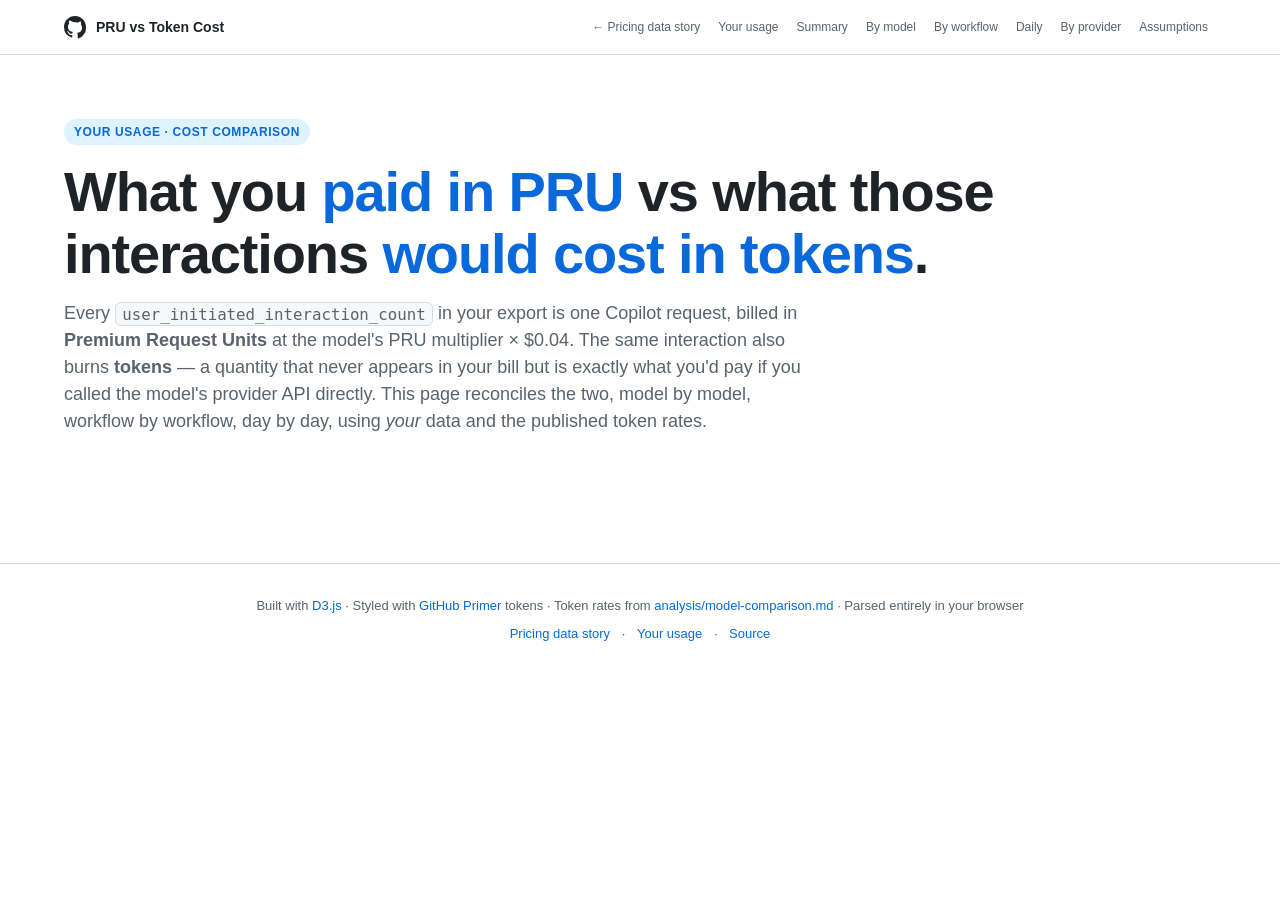
==== docs/cost-analysis.html @ 96b10f19 "Add PRU vs token cost analysis page Reconciles a Copilot usage NDJSON export against provider list-p" ====
<!DOCTYPE html>
<html lang="en">
<head>
<meta charset="UTF-8">
<meta name="viewport" content="width=device-width, initial-scale=1">
<title>Your PRU vs Token Cost · Copilot Usage Analysis</title>
<meta name="description" content="Compare what you actually paid in Copilot Premium Request Units (PRU) against what those same interactions would cost at provider list-price tokens. Built from your uploaded usage export — runs entirely in your browser.">
<link rel="icon" href="data:image/svg+xml,%3Csvg xmlns='http://www.w3.org/2000/svg' viewBox='0 0 16 16'%3E%3Cpath fill='%231f6feb' d='M8 0C3.58 0 0 3.58 0 8a8 8 0 005.47 7.59c.4.07.55-.17.55-.38v-1.34c-2.23.49-2.7-1.07-2.7-1.07-.36-.92-.89-1.17-.89-1.17-.73-.5.05-.49.05-.49.81.06 1.23.83 1.23.83.72 1.23 1.88.87 2.34.66.07-.52.28-.87.51-1.07-1.78-.2-3.64-.89-3.64-3.95 0-.87.31-1.59.82-2.15-.08-.2-.36-1.02.08-2.12 0 0 .67-.21 2.2.82.64-.18 1.32-.27 2-.27.68 0 1.36.09 2 .27 1.53-1.04 2.2-.82 2.2-.82.44 1.1.16 1.92.08 2.12.51.56.82 1.27.82 2.15 0 3.07-1.87 3.75-3.65 3.95.29.25.54.73.54 1.48v2.19c0 .21.15.46.55.38A8.013 8.013 0 0016 8c0-4.42-3.58-8-8-8z'/%3E%3C/svg%3E">
<link rel="stylesheet" href="styles.css">
<style>
  /* page-local tweaks: cost analysis tables + tier badges */
  .cost-table { width: 100%; border-collapse: collapse; font-size: 13px; }
  .cost-table th, .cost-table td { padding: 8px 10px; border-bottom: 1px solid var(--border-muted); text-align: right; white-space: nowrap; }
  .cost-table th { font-size: 11px; text-transform: uppercase; letter-spacing: 0.06em; color: var(--fg-muted); font-weight: 600; background: var(--canvas-subtle); position: sticky; top: 0; }
  .cost-table th:first-child, .cost-table td:first-child { text-align: left; white-space: normal; }
  .cost-table tr:hover td { background: var(--canvas-subtle); }
  .cost-table .num { font-variant-numeric: tabular-nums; }
  .cost-table .pos { color: var(--success-fg); }
  .cost-table .neg { color: var(--danger-fg); }
  .cost-table .muted { color: var(--fg-muted); font-size: 12px; }
  .table-wrap { max-height: 520px; overflow: auto; border: 1px solid var(--border-default); border-radius: 8px; background: var(--canvas-default); }
  .badge { display: inline-block; font-size: 11px; padding: 1px 6px; border-radius: 999px; border: 1px solid var(--border-default); background: var(--canvas-subtle); color: var(--fg-muted); }
  .badge.warn { background: var(--attention-subtle); border-color: var(--attention-emphasis); color: var(--attention-fg); }
  .profile-grid { display: grid; grid-template-columns: minmax(200px, 1.2fr) 1fr 1fr; gap: 10px 16px; align-items: center; padding: 12px 0; }
  .profile-grid > .head { font-size: 11px; text-transform: uppercase; letter-spacing: 0.06em; color: var(--fg-muted); font-weight: 600; }
  .profile-grid select { width: 100%; padding: 6px 8px; border-radius: 6px; border: 1px solid var(--border-default); background: var(--canvas-default); color: var(--fg-default); font-size: 13px; }
  .profile-grid .feat { font-family: ui-monospace, "SF Mono", Menlo, monospace; font-size: 12px; color: var(--fg-default); }
  .profile-grid .meta { font-size: 12px; color: var(--fg-muted); }
  .stat-card.win .value { color: var(--success-fg); }
  .stat-card.loss .value { color: var(--danger-fg); }
  .no-data { padding: 60px 20px; text-align: center; color: var(--fg-muted); }
  .no-data h2 { color: var(--fg-default); margin-bottom: 8px; }
  .pill-row { display: flex; gap: 8px; flex-wrap: wrap; margin: 12px 0 4px; }
  .pill-row .pill { font-size: 12px; padding: 4px 10px; border-radius: 999px; background: var(--canvas-subtle); border: 1px solid var(--border-default); color: var(--fg-muted); }
  .pill-row .pill strong { color: var(--fg-default); font-variant-numeric: tabular-nums; }
</style>
</head>
<body>

<header class="site-header">
  <div class="site-header-inner">
    <div class="brand">
      <svg width="22" height="22" viewBox="0 0 16 16" fill="currentColor"><path d="M8 0C3.58 0 0 3.58 0 8a8 8 0 005.47 7.59c.4.07.55-.17.55-.38v-1.34c-2.23.49-2.7-1.07-2.7-1.07-.36-.92-.89-1.17-.89-1.17-.73-.5.05-.49.05-.49.81.06 1.23.83 1.23.83.72 1.23 1.88.87 2.34.66.07-.52.28-.87.51-1.07-1.78-.2-3.64-.89-3.64-3.95 0-.87.31-1.59.82-2.15-.08-.2-.36-1.02.08-2.12 0 0 .67-.21 2.2.82A7.7 7.7 0 018 4.6c.68 0 1.36.09 2 .27 1.53-1.04 2.2-.82 2.2-.82.44 1.1.16 1.92.08 2.12.51.56.82 1.27.82 2.15 0 3.07-1.87 3.75-3.65 3.95.29.25.54.73.54 1.48v2.19c0 .21.15.46.55.38A8.013 8.013 0 0016 8c0-4.42-3.58-8-8-8z"/></svg>
      <span>PRU vs Token Cost</span>
    </div>
    <nav class="nav-links">
      <a href="index.html">← Pricing data story</a>
      <a href="usage.html">Your usage</a>
      <a href="#summary">Summary</a>
      <a href="#by-model">By model</a>
      <a href="#by-feature">By workflow</a>
      <a href="#daily">Daily</a>
      <a href="#provider">By provider</a>
      <a href="#assumptions">Assumptions</a>
    </nav>
  </div>
</header>

<div class="hero">
  <span class="eyebrow">Your usage · cost comparison</span>
  <h1>What you <span class="accent">paid in PRU</span> vs what those interactions <span class="accent">would cost in tokens</span>.</h1>
  <p class="lede">
    Every <code>user_initiated_interaction_count</code> in your export is one Copilot
    request, billed in <strong>Premium Request Units</strong> at the model's PRU multiplier
    × $0.04. The same interaction also burns <strong>tokens</strong> — a quantity that
    never appears in your bill but is exactly what you'd pay if you called the model's
    provider API directly. This page reconciles the two, model by model, workflow by
    workflow, day by day, using <em>your</em> data and the published token rates.
  </p>
</div>

<!-- ============== NO DATA STATE ============== -->
<section id="no-data" class="no-border" hidden>
  <div class="no-data">
    <h2>No usage data loaded yet</h2>
    <p>This page reads from a usage export you've already uploaded. Head to the upload page first.</p>
    <p style="margin-top: 24px;">
      <a href="usage.html" class="btn-primer-primary">Upload your export →</a>
    </p>
  </div>
</section>

<div id="results" hidden>

<!-- ============== 1. SUMMARY ============== -->
<section id="summary" class="no-border">
  <h2><span class="num">1</span>Headline cost reconciliation</h2>
  <p class="section-lede" id="summary-lede">
    For every chat / agent / CLI interaction in your file we look up the model's PRU
    multiplier and its provider list-price token rate, multiply by the assumed token
    profile for the workflow it ran in, and total it. PRU charges are exact. Token cost
    is a directional estimate — adjust the workflow profile assumptions below to refine.
  </p>
  <div class="hero-stats">
    <div class="stat-card"><div class="label">Billable interactions</div><div class="value" id="kpi-int">—</div><div class="sub" id="kpi-int-sub">prompts that consumed PRU or tokens</div></div>
    <div class="stat-card"><div class="label">PRU charged</div><div class="value" id="kpi-pru">—</div><div class="sub" id="kpi-pru-sub">— premium requests · @ $0.04 each</div></div>
    <div class="stat-card"><div class="label">PRU cost (today's bill)</div><div class="value" id="kpi-pru-cost">—</div><div class="sub">at $0.04 / PRU overage rate</div></div>
    <div class="stat-card"><div class="label">Estimated token cost</div><div class="value" id="kpi-tok-cost">—</div><div class="sub">at provider list price · same interactions</div></div>
    <div class="stat-card" id="kpi-delta-card"><div class="label">PRU − Tokens</div><div class="value" id="kpi-delta">—</div><div class="sub" id="kpi-delta-sub">positive = PRU costs more · negative = PRU subsidises you</div></div>
    <div class="stat-card"><div class="label">If billed by direct API</div><div class="value" id="kpi-direct">—</div><div class="sub" id="kpi-direct-sub">what the provider would charge you directly</div></div>
  </div>
  <div class="callout" id="summary-callout">
    <strong id="summary-callout-title">Loading…</strong>
    <span id="summary-callout-body"></span>
  </div>
</section>

<!-- ============== 2. WORKFLOW ASSUMPTIONS ============== -->
<section id="assumptions">
  <h2><span class="num">2</span>Workflow token assumptions</h2>
  <p class="section-lede">
    Token cost depends entirely on how big each prompt is. The Copilot export tells us
    <em>which feature</em> ran every interaction (chat, agent mode, plan mode, CLI…) but
    not how many tokens each one used. Pick a token profile for each feature found in
    your file. Defaults follow the analysis: chat = 4K in / 2K out, agent mode = 60K /
    15K, CLI = 100K / 25K. Changes recompute every chart and KPI on this page in real time.
  </p>
  <div class="chart-card">
    <div class="profile-grid" id="profile-grid">
      <div class="head">Feature in your file</div>
      <div class="head">Token profile (in / out)</div>
      <div class="head">Interactions seen</div>
    </div>
    <div class="pill-row">
      <span class="pill">Total assumed input tokens · <strong id="pill-in">—</strong></span>
      <span class="pill">Total assumed output tokens · <strong id="pill-out">—</strong></span>
      <span class="pill">CLI tokens (measured exactly) · <strong id="pill-cli">—</strong></span>
    </div>
    <div class="source-line">
      Profiles are sourced from <a href="analysis/model-comparison.md#token-economics-mode-by-mode">analysis/model-comparison.md</a>.
      CLI rows use the actual token counts your export already includes — no estimation needed.
    </div>
  </div>
</section>

<!-- ============== 3. PER MODEL ============== -->
<section id="by-model">
  <h2><span class="num">3</span>Cost per model — PRU vs token</h2>
  <p class="section-lede">
    Each row is a model that appears in your <code>totals_by_model_feature</code>. PRU
    cost is the multiplier × interactions × $0.04. Token cost uses the workflow profiles
    above and the model's list-price input/output rates. Sorted by total interactions.
  </p>
  <div class="chart-card">
    <div class="chart-title">PRU charge vs estimated token cost (top 12 models)</div>
    <div class="chart-sub">Blue = what you paid in PRU · Orange = what those interactions would cost at provider list price.</div>
    <div id="chart-models"></div>
    <div class="legend">
      <span class="legend-item"><span class="legend-swatch" style="background:var(--accent-emphasis)"></span>PRU cost ($)</span>
      <span class="legend-item"><span class="legend-swatch" style="background:var(--p-anthropic)"></span>Token cost ($)</span>
    </div>
  </div>
  <div class="chart-card">
    <div class="chart-title">Full per-model breakdown</div>
    <div class="chart-sub">Negative delta = PRU subsidises you (token cost > PRU). Positive = PRU charges more than tokens.</div>
    <div class="table-wrap">
      <table class="cost-table" id="model-table">
        <thead><tr>
          <th>Model</th><th>Provider</th><th>Mult</th><th>Tier</th>
          <th>Interactions</th><th>PRU charged</th><th>PRU $</th>
          <th>Est. tokens (M)</th><th>Token $</th><th>Δ (PRU − Tok)</th>
        </tr></thead>
        <tbody></tbody>
      </table>
    </div>
  </div>
</section>

<!-- ============== 4. PER FEATURE ============== -->
<section id="by-feature">
  <h2><span class="num">4</span>Cost per workflow / feature</h2>
  <p class="section-lede">
    Same data, sliced by the Copilot feature instead of the model. Reveals where the
    PRU↔token gap actually opens up: a chat-mode interaction looks fairly priced;
    agent-mode and CLI start to subsidise heavily on premium models.
  </p>
  <div class="chart-card">
    <div class="chart-title">PRU vs token cost by feature</div>
    <div class="chart-sub">Hover for ratio. CLI uses your exact recorded token counts.</div>
    <div id="chart-features"></div>
    <div class="legend">
      <span class="legend-item"><span class="legend-swatch" style="background:var(--accent-emphasis)"></span>PRU cost ($)</span>
      <span class="legend-item"><span class="legend-swatch" style="background:var(--p-anthropic)"></span>Token cost ($)</span>
    </div>
  </div>
</section>

<!-- ============== 5. DAILY TREND ============== -->
<section id="daily">
  <h2><span class="num">5</span>Daily cost — the two universes side by side</h2>
  <p class="section-lede">
    Two stacked area charts on the same x-axis. Top: what you actually got billed in PRU
    each day. Bottom: what those exact same interactions would have cost in tokens. Same
    days, same models, two pricing models.
  </p>
  <div class="chart-card">
    <div class="chart-controls">
      <div class="toggle-group" id="daily-toggle">
        <button class="active" data-mode="overlay">Overlay (compare)</button>
        <button data-mode="cumulative">Cumulative ($)</button>
      </div>
    </div>
    <div class="chart-title">Daily PRU $ vs token $ across the export window</div>
    <div class="chart-sub">Bars / lines per day for the full reporting period.</div>
    <div id="chart-daily"></div>
    <div class="legend">
      <span class="legend-item"><span class="legend-swatch" style="background:var(--accent-emphasis)"></span>PRU $</span>
      <span class="legend-item"><span class="legend-swatch" style="background:var(--p-anthropic)"></span>Token $</span>
    </div>
  </div>
</section>

<!-- ============== 6. BY PROVIDER ============== -->
<section id="provider">
  <h2><span class="num">6</span>If you switched to direct API access today</h2>
  <p class="section-lede">
    Where would your token spend actually go? This section assumes you skipped Copilot
    entirely and called every model's provider API directly at <em>list price</em>. It is
    upper-bound — real direct-API customers negotiate rates and Anthropic / OpenAI both
    offer prompt caching that knocks ~30–50% off input cost on agent workflows. Use it as
    "the worst case if you went DIY".
  </p>
  <div class="chart-card">
    <div class="chart-title">Estimated direct-provider spend for the report window</div>
    <div class="chart-sub">Donut by provider · totals with input/output split below. Compared head-to-head with what you actually paid Copilot.</div>
    <div id="chart-provider"></div>
  </div>
  <div class="chart-card">
    <div class="table-wrap">
      <table class="cost-table" id="provider-table">
        <thead><tr>
          <th>Provider</th>
          <th>Models you used</th>
          <th>Interactions</th>
          <th>Input tokens</th>
          <th>Output tokens</th>
          <th>Input $</th>
          <th>Output $</th>
          <th>Total direct $</th>
          <th>vs PRU paid</th>
        </tr></thead>
        <tbody></tbody>
      </table>
    </div>
  </div>
</section>

<!-- ============== 7. RECOMMENDATIONS ============== -->
<section id="reco">
  <h2><span class="num">7</span>What this means for you</h2>
  <p class="section-lede">A short read of the data above — generated from your numbers, not generic advice.</p>
  <div id="reco-list"></div>
</section>

</div><!-- /#results -->

<footer>
  <div>
    Built with <a href="https://d3js.org">D3.js</a> · Styled with <a href="https://primer.style">GitHub Primer</a> tokens ·
    Token rates from <a href="analysis/model-comparison.md">analysis/model-comparison.md</a> ·
    Parsed entirely in your browser
  </div>
  <div class="links">
    <a href="index.html">Pricing data story</a> ·
    <a href="usage.html">Your usage</a> ·
    <a href="https://github.com/Bens-Scratch-Org/Supreme-Model-Picker">Source</a>
  </div>
</footer>

<div class="d3-tooltip" id="tooltip"></div>

<script src="https://d3js.org/d3.v7.min.js"></script>
<script src="data.js"></script>
<script src="cost-analysis.js"></script>
</body>
</html>
---- docs/styles.css ----
/* GitHub Primer-inspired styling for the Copilot pricing data story */
:root {
  --canvas-default: #ffffff;
  --canvas-subtle: #f6f8fa;
  --canvas-inset: #eaeef2;
  --border-default: #d1d9e0;
  --border-muted: #d8dee4;
  --fg-default: #1f2328;
  --fg-muted: #59636e;
  --fg-subtle: #6e7781;
  --accent-fg: #0969da;
  --accent-emphasis: #0969da;
  --accent-subtle: #ddf4ff;
  --success-fg: #1a7f37;
  --success-emphasis: #1f883d;
  --success-subtle: #dafbe1;
  --danger-fg: #d1242f;
  --danger-emphasis: #cf222e;
  --danger-subtle: #ffebe9;
  --attention-fg: #9a6700;
  --attention-emphasis: #bf8700;
  --attention-subtle: #fff8c5;
  --done-fg: #8250df;
  --done-emphasis: #8250df;
  --done-subtle: #fbefff;

  --p-anthropic: #cf5226;
  --p-openai: #1a7f37;
  --p-google: #0969da;
}

@media (prefers-color-scheme: dark) {
  :root {
    --canvas-default: #0d1117;
    --canvas-subtle: #151b23;
    --canvas-inset: #010409;
    --border-default: #3d444d;
    --border-muted: #262c36;
    --fg-default: #f0f6fc;
    --fg-muted: #9198a1;
    --fg-subtle: #6e7681;
    --accent-fg: #4493f8;
    --accent-emphasis: #1f6feb;
    --accent-subtle: #121d2f;
    --success-fg: #3fb950;
    --success-emphasis: #238636;
    --success-subtle: #0f2417;
    --danger-fg: #f85149;
    --danger-emphasis: #da3633;
    --danger-subtle: #2d1213;
    --attention-fg: #d29922;
    --attention-emphasis: #9e6a03;
    --attention-subtle: #221c0f;
    --done-fg: #ab7df8;
    --done-emphasis: #8957e5;
    --done-subtle: #1d1832;
  }
}

* { box-sizing: border-box; }

html, body {
  margin: 0; padding: 0;
  background: var(--canvas-default);
  color: var(--fg-default);
  font-family: -apple-system, BlinkMacSystemFont, "Segoe UI", "Noto Sans", Helvetica, Arial, sans-serif;
  font-size: 16px;
  line-height: 1.5;
  -webkit-font-smoothing: antialiased;
}

a { color: var(--accent-fg); text-decoration: none; }
a:hover { text-decoration: underline; }

code {
  font-family: ui-monospace, SFMono-Regular, "SF Mono", Menlo, Consolas, monospace;
  font-size: 0.875em;
  background: var(--canvas-subtle);
  border: 1px solid var(--border-muted);
  border-radius: 6px;
  padding: 0.1em 0.4em;
}

/* Header */
.site-header {
  border-bottom: 1px solid var(--border-default);
  background: var(--canvas-default);
  position: sticky; top: 0; z-index: 100;
  backdrop-filter: saturate(180%) blur(8px);
}
.site-header-inner {
  max-width: 1200px; margin: 0 auto;
  padding: 12px 24px;
  display: flex; align-items: center; justify-content: space-between; gap: 16px;
}
.brand {
  display: flex; align-items: center; gap: 10px;
  font-weight: 600; font-size: 14px;
}
.nav-links { display: flex; gap: 2px; flex-wrap: wrap; }
.nav-links a {
  color: var(--fg-muted); font-size: 12px;
  padding: 6px 8px; border-radius: 6px; font-weight: 500;
}
.nav-links a:hover { background: var(--canvas-subtle); color: var(--fg-default); text-decoration: none; }

/* Hero */
.hero {
  max-width: 1200px; margin: 0 auto;
  padding: 64px 24px 48px;
}
.hero .eyebrow {
  display: inline-block;
  font-size: 12px; font-weight: 600;
  text-transform: uppercase; letter-spacing: 0.05em;
  color: var(--accent-fg);
  background: var(--accent-subtle);
  padding: 4px 10px; border-radius: 999px;
  margin-bottom: 16px;
}
.hero h1 {
  font-size: clamp(32px, 5vw, 56px);
  line-height: 1.1; margin: 0 0 16px;
  font-weight: 700; letter-spacing: -0.02em;
}
.hero h1 .accent { color: var(--accent-fg); }
.hero h1 .danger { color: var(--danger-fg); }
.hero p.lede {
  font-size: 18px; color: var(--fg-muted);
  max-width: 760px; margin: 0 0 32px;
}
.hero-stats {
  display: grid;
  grid-template-columns: repeat(auto-fit, minmax(220px, 1fr));
  gap: 16px; margin-top: 32px;
}
.stat-card {
  background: var(--canvas-subtle);
  border: 1px solid var(--border-default);
  border-radius: 12px;
  padding: 20px;
}
.stat-card .label {
  font-size: 12px; text-transform: uppercase;
  letter-spacing: 0.04em; color: var(--fg-muted);
  font-weight: 600;
}
.stat-card .value {
  font-size: 28px; font-weight: 700;
  margin: 6px 0 4px;
  color: var(--fg-default);
  font-variant-numeric: tabular-nums;
}
.stat-card .sub { font-size: 13px; color: var(--fg-muted); }
.stat-card.up .value { color: var(--success-fg); }
.stat-card.down .value { color: var(--danger-fg); }

/* Sections */
section {
  max-width: 1200px; margin: 0 auto;
  padding: 64px 24px;
  border-top: 1px solid var(--border-muted);
}
section.no-border { border-top: none; }
section h2 {
  font-size: 32px; letter-spacing: -0.01em;
  margin: 0 0 8px; font-weight: 700;
}
section h2 .num {
  display: inline-block;
  width: 36px; height: 36px; line-height: 36px;
  text-align: center; border-radius: 50%;
  background: var(--accent-subtle);
  color: var(--accent-fg);
  font-size: 16px; margin-right: 12px;
  vertical-align: middle; font-weight: 700;
}
section .section-lede {
  color: var(--fg-muted);
  font-size: 17px; max-width: 800px;
  margin: 0 0 32px;
}
section h3 {
  margin: 32px 0 8px;
  font-size: 19px;
  font-weight: 600;
}

.callout {
  border: 1px solid var(--border-default);
  border-left: 4px solid var(--accent-emphasis);
  background: var(--accent-subtle);
  padding: 12px 16px;
  border-radius: 8px;
  margin: 24px 0;
  font-size: 14px;
  color: var(--fg-default);
}
.callout.warn { border-left-color: var(--attention-emphasis); background: var(--attention-subtle); }
.callout.danger { border-left-color: var(--danger-emphasis); background: var(--danger-subtle); }
.callout.success { border-left-color: var(--success-emphasis); background: var(--success-subtle); }
.callout strong { display: block; margin-bottom: 4px; }

/* Chart card */
.chart-card {
  background: var(--canvas-subtle);
  border: 1px solid var(--border-default);
  border-radius: 12px;
  padding: 20px;
  margin-top: 16px;
}
.chart-card .chart-title {
  font-size: 14px; font-weight: 600;
  color: var(--fg-default); margin-bottom: 4px;
}
.chart-card .chart-sub {
  font-size: 12px; color: var(--fg-muted);
  margin-bottom: 16px;
}
.chart-controls {
  display: flex; flex-wrap: wrap;
  gap: 8px; margin-bottom: 16px;
  align-items: center;
}
.toggle-group {
  display: inline-flex;
  background: var(--canvas-default);
  border: 1px solid var(--border-default);
  border-radius: 6px;
  padding: 2px;
}
.toggle-group button {
  border: none; background: transparent;
  padding: 6px 12px; font-size: 13px;
  font-weight: 500; color: var(--fg-muted);
  cursor: pointer; border-radius: 4px;
  font-family: inherit;
}
.toggle-group button.active {
  background: var(--accent-emphasis);
  color: white;
}
.toggle-group button:not(.active):hover { color: var(--fg-default); }

svg { display: block; max-width: 100%; height: auto; overflow: visible; }
svg text { fill: var(--fg-default); font-family: inherit; }
svg .axis text, svg text.axis-label { fill: var(--fg-muted); font-size: 11px; }
svg .axis line, svg .axis path { stroke: var(--border-default); }
svg .grid line { stroke: var(--border-muted); stroke-dasharray: 2 2; }
svg .grid path { display: none; }

.legend {
  display: flex; flex-wrap: wrap; gap: 12px;
  margin-top: 12px; font-size: 12px; color: var(--fg-muted);
}
.legend-item { display: inline-flex; align-items: center; gap: 6px; }
.legend-swatch {
  width: 12px; height: 12px;
  border-radius: 3px; display: inline-block;
}

/* Tooltip */
.d3-tooltip {
  position: absolute;
  pointer-events: none;
  background: var(--canvas-default);
  color: var(--fg-default);
  border: 1px solid var(--border-default);
  border-radius: 6px;
  box-shadow: 0 8px 24px rgba(140, 149, 159, 0.2);
  padding: 8px 10px;
  font-size: 12px; line-height: 1.4;
  opacity: 0;
  transition: opacity 0.15s;
  z-index: 200;
  max-width: 320px;
}
.d3-tooltip strong { color: var(--fg-default); }
.d3-tooltip .row { display: flex; justify-content: space-between; gap: 12px; }
.d3-tooltip .row .k { color: var(--fg-muted); }
.d3-tooltip .row .v { font-variant-numeric: tabular-nums; font-weight: 600; }

/* Tier explainer cards (Section 3) */
.tier-grid {
  display: grid;
  grid-template-columns: repeat(auto-fit, minmax(280px, 1fr));
  gap: 16px;
  margin-top: 24px;
}
.tier-card {
  background: var(--canvas-subtle);
  border: 1px solid var(--border-default);
  border-top: 4px solid var(--tier-color, var(--accent-emphasis));
  border-radius: 10px;
  padding: 18px;
}
.tier-card .tier-head {
  display: flex; align-items: baseline;
  justify-content: space-between;
  margin-bottom: 4px;
}
.tier-card .tier-name { font-size: 14px; font-weight: 700; color: var(--fg-default); }
.tier-card .tier-mult {
  font-size: 22px; font-weight: 800;
  color: var(--tier-color);
  font-variant-numeric: tabular-nums;
}
.tier-card .tier-cost {
  font-size: 12px; color: var(--fg-muted);
  margin: 8px 0 12px;
  font-variant-numeric: tabular-nums;
}
.tier-card .tier-cost .arrow { color: var(--fg-subtle); margin: 0 6px; }
.tier-card .tier-cost b { color: var(--fg-default); }
.tier-card .tier-rationale {
  font-size: 13px; line-height: 1.5;
  color: var(--fg-default);
  margin-bottom: 10px;
}
.tier-card .tier-fairness {
  font-size: 12px;
  color: var(--fg-muted);
  font-style: italic;
  border-top: 1px solid var(--border-muted);
  padding-top: 8px;
}
.tier-card .tier-models {
  display: flex; flex-wrap: wrap; gap: 4px;
  margin-bottom: 10px;
}
.tier-card .tier-model {
  font-family: ui-monospace, SFMono-Regular, monospace;
  font-size: 11px;
  background: var(--canvas-default);
  border: 1px solid var(--border-default);
  border-radius: 4px;
  padding: 2px 6px;
  color: var(--fg-default);
}

/* Workflow scale chart and legend */
.workflow-table {
  display: grid;
  grid-template-columns: 1fr;
  gap: 8px;
  margin-top: 16px;
}
.workflow-row {
  display: grid;
  grid-template-columns: 32px 1fr 100px;
  gap: 12px;
  background: var(--canvas-default);
  border: 1px solid var(--border-default);
  border-radius: 8px;
  padding: 10px 14px;
  align-items: center;
}
.workflow-row .icon { font-size: 18px; }
.workflow-row .name { font-weight: 600; font-size: 13px; }
.workflow-row .desc { font-size: 12px; color: var(--fg-muted); margin-top: 2px; }
.workflow-row .factor {
  text-align: right;
  font-variant-numeric: tabular-nums;
  font-weight: 700;
  color: var(--accent-fg);
  font-size: 14px;
}

/* Calculator */
.calc-grid {
  display: grid;
  grid-template-columns: 340px 1fr;
  gap: 24px;
  margin-top: 16px;
}
@media (max-width: 880px) { .calc-grid { grid-template-columns: 1fr; } }

.calc-controls {
  background: var(--canvas-subtle);
  border: 1px solid var(--border-default);
  border-radius: 12px;
  padding: 20px;
  display: flex;
  flex-direction: column;
  gap: 16px;
}
.field { display: flex; flex-direction: column; gap: 6px; }
.field label {
  font-size: 12px; text-transform: uppercase;
  letter-spacing: 0.04em; font-weight: 600;
  color: var(--fg-muted);
}
.field select, .field input[type=number] {
  font-family: inherit; font-size: 14px;
  padding: 8px 10px;
  background: var(--canvas-default);
  color: var(--fg-default);
  border: 1px solid var(--border-default);
  border-radius: 6px;
}
.field input[type=range] { width: 100%; accent-color: var(--accent-emphasis); }
.field .hint { font-size: 11px; color: var(--fg-subtle); margin-top: 2px; }

.calc-output {
  background: var(--canvas-subtle);
  border: 1px solid var(--border-default);
  border-radius: 12px;
  padding: 20px;
}
.calc-summary {
  display: grid;
  grid-template-columns: repeat(3, 1fr);
  gap: 12px;
  margin-bottom: 20px;
}
@media (max-width: 600px) { .calc-summary { grid-template-columns: 1fr; } }
.calc-summary .pill {
  background: var(--canvas-default);
  border: 1px solid var(--border-default);
  border-radius: 8px;
  padding: 12px 14px;
}
.calc-summary .pill .k { font-size: 11px; text-transform: uppercase; color: var(--fg-muted); font-weight: 600; letter-spacing: 0.04em; }
.calc-summary .pill .v { font-size: 22px; font-weight: 700; margin-top: 4px; font-variant-numeric: tabular-nums; }
.calc-summary .pill.delta-up .v { color: var(--success-fg); }
.calc-summary .pill.delta-down .v { color: var(--danger-fg); }

/* Impact rows */
.impact-list {
  display: flex; flex-direction: column;
  gap: 8px;
  margin-top: 16px;
}

/* Verdict takeaways */
.takeaway-list {
  display: grid;
  grid-template-columns: repeat(auto-fit, minmax(300px, 1fr));
  gap: 16px;
  margin-top: 24px;
}
.takeaway {
  background: var(--canvas-subtle);
  border: 1px solid var(--border-default);
  border-left: 4px solid var(--accent-emphasis);
  border-radius: 8px;
  padding: 16px;
}
.takeaway.win { border-left-color: var(--success-emphasis); }
.takeaway.lose { border-left-color: var(--danger-emphasis); }
.takeaway.warn { border-left-color: var(--attention-emphasis); }
.takeaway h4 { margin: 0 0 6px; font-size: 14px; }
.takeaway p { margin: 0; font-size: 13px; color: var(--fg-muted); }

/* Upload dropzone (usage.html) */
.upload-card {
  background: var(--canvas-subtle);
  border: 2px dashed var(--border-default);
  border-radius: 12px;
  padding: 40px 24px;
  text-align: center;
  transition: border-color 0.15s ease, background-color 0.15s ease;
}
.upload-card.is-drag {
  border-color: var(--accent-emphasis);
  background: var(--accent-subtle);
}
.upload-card.is-loaded {
  border-style: solid;
  border-color: var(--success-emphasis);
}
.upload-card .dz-icon {
  color: var(--accent-emphasis);
  margin-bottom: 8px;
}
.upload-card .dz-headline {
  font-size: 18px; font-weight: 600;
  color: var(--fg-default);
  margin-bottom: 4px;
}
.upload-card .dz-sub {
  font-size: 14px; color: var(--fg-muted);
  margin-bottom: 16px;
}
.upload-card .dz-meta {
  font-size: 13px; color: var(--fg-muted);
  font-variant-numeric: tabular-nums;
  margin-bottom: 12px;
}
.upload-card.is-loaded .dz-meta {
  color: var(--success-fg);
  font-weight: 600;
}
.upload-card .dz-actions { margin-bottom: 16px; }
.upload-card .dz-privacy {
  display: inline-block;
  font-size: 12px;
  color: var(--fg-muted);
  background: var(--canvas-default);
  border: 1px solid var(--border-muted);
  border-radius: 999px;
  padding: 4px 12px;
}
.link-btn {
  background: none; border: none; padding: 0;
  color: var(--accent-fg); cursor: pointer;
  font: inherit; font-size: inherit;
  text-decoration: underline;
}
.link-btn:hover { color: var(--accent-emphasis); }
.btn-secondary {
  display: inline-flex; align-items: center; gap: 6px;
  font: inherit; font-size: 13px; font-weight: 500;
  padding: 6px 12px;
  background: var(--canvas-default);
  color: var(--fg-default);
  border: 1px solid var(--border-default);
  border-radius: 6px;
  cursor: pointer;
}
.btn-secondary:hover {
  background: var(--canvas-inset);
  border-color: var(--fg-subtle);
}

/* CTA card (data-story → upload page handoff) */
.cta-card {
  background: linear-gradient(135deg, var(--accent-subtle), var(--done-subtle));
  border: 1px solid var(--accent-emphasis);
  border-radius: 12px;
  padding: 32px 28px;
  text-align: center;
}
.cta-card .cta-content {
  max-width: 720px;
  margin: 0 auto;
}
.cta-card .eyebrow {
  display: inline-block;
  font-size: 12px; font-weight: 600;
  text-transform: uppercase; letter-spacing: 0.05em;
  color: var(--accent-fg);
  background: var(--canvas-default);
  padding: 4px 10px; border-radius: 999px;
  border: 1px solid var(--border-default);
}
.cta-card .btn-primer-primary {
  background-color: var(--accent-emphasis);
  font-size: 15px;
  padding: 10px 20px;
}
.cta-card .btn-primer-primary:hover:not(:disabled) {
  background-color: #0860c4;
}
@media print {
  #analyse-your-data { display: none !important; }
}

/* Source attribution */
.source-line {
  font-size: 11px;
  color: var(--fg-subtle);
  margin-top: 8px;
  font-style: italic;
}

/* Footer */
/* Export-to-PDF section ----------------------------------------- */
.export-section {
  text-align: center;
  padding-top: 24px;
  padding-bottom: 24px;
}
.export-wrap {
  max-width: 680px;
  margin: 0 auto;
  padding: 32px 24px;
  background: var(--canvas-subtle);
  border: 1px solid var(--border-default);
  border-radius: 12px;
}
.btn-primer-primary {
  display: inline-flex;
  align-items: center;
  gap: 8px;
  padding: 8px 16px;
  font: inherit;
  font-size: 14px;
  font-weight: 500;
  line-height: 20px;
  color: #ffffff;
  background-color: var(--success-emphasis);
  border: 1px solid rgba(31, 35, 40, 0.15);
  border-radius: 6px;
  cursor: pointer;
  transition: background-color 0.15s ease, box-shadow 0.15s ease, transform 0.05s ease;
  box-shadow: 0 1px 0 rgba(31, 35, 40, 0.04), inset 0 1px 0 rgba(255, 255, 255, 0.03);
}
.btn-primer-primary:hover:not(:disabled) {
  background-color: #1a7f37;
}
.btn-primer-primary:active:not(:disabled) {
  background-color: #137333;
  transform: translateY(1px);
}
.btn-primer-primary:focus-visible {
  outline: 2px solid var(--accent-emphasis);
  outline-offset: 2px;
}
.btn-primer-primary:disabled {
  opacity: 0.65;
  cursor: progress;
}
.export-hint {
  margin: 14px 0 0;
  font-size: 13px;
  color: var(--fg-muted);
}
.btn-primer-primary .spinner {
  width: 14px;
  height: 14px;
  border: 2px solid rgba(255, 255, 255, 0.4);
  border-top-color: #ffffff;
  border-radius: 50%;
  animation: btn-spin 0.7s linear infinite;
}
@keyframes btn-spin { to { transform: rotate(360deg); } }

/* Print stylesheet — used by the "Export to PDF" button which triggers
   window.print(). Browser handles pagination & SVG natively, which is far
   more reliable than html2canvas-based libraries for D3/Primer layouts. */
@page {
  size: A4 landscape;
  margin: 12mm 12mm 14mm 12mm;
}

@media print {
  /* Force light-on-light printing regardless of OS dark-mode preference. */
  :root {
    --canvas-default: #ffffff !important;
    --canvas-subtle: #f6f8fa !important;
    --canvas-inset: #eaeef2 !important;
    --border-default: #d1d9e0 !important;
    --border-muted: #d8dee4 !important;
    --fg-default: #1f2328 !important;
    --fg-muted: #59636e !important;
    --fg-subtle: #6e7781 !important;
  }

  html, body {
    background: #ffffff !important;
    color: #1f2328 !important;
    width: auto !important;
    margin: 0 !important;
    padding: 0 !important;
    -webkit-print-color-adjust: exact !important;
    print-color-adjust: exact !important;
  }

  /* Hide UI chrome that doesn't belong in the PDF. */
  .site-header,
  #export,
  #export-pdf,
  #export-pdf-hint,
  .export-section,
  .d3-tooltip,
  .nav-links {
    display: none !important;
  }

  /* Each numbered section + the footer starts on a fresh page. */
  section,
  footer {
    break-before: page;
    page-break-before: always;
  }
  /* Hero on page 1, no leading break. */
  .hero {
    break-before: avoid;
    page-break-before: avoid;
    padding: 24px 24px 16px !important;
  }

  section {
    padding: 24px 24px !important;
    margin: 0 !important;
    max-width: none !important;
  }

  /* Keep visual blocks intact across page boundaries. */
  .chart-card,
  .tier-card,
  .takeaway,
  .callout,
  .stat-card,
  .calc-output,
  .workflow-table,
  .hero-stats,
  .calc-summary,
  .pill {
    break-inside: avoid;
    page-break-inside: avoid;
  }
  h1, h2, h3, h4 {
    break-after: avoid;
    page-break-after: avoid;
    break-inside: avoid;
  }
  .hero h1 { font-size: 36px !important; line-height: 1.15 !important; }
  h2 { font-size: 22px !important; }

  /* All D3 charts use viewBox — scale them to fill the printable width
     instead of rendering at their (much wider) original viewport size. */
  svg {
    max-width: 100% !important;
    height: auto !important;
    display: block;
  }
  .chart-card svg,
  [id^="chart-"] svg {
    width: 100% !important;
    height: auto !important;
    max-height: 160mm;
  }

  /* Preserve colored backgrounds (Primer tier badges, callouts, bars). */
  * {
    -webkit-print-color-adjust: exact !important;
    print-color-adjust: exact !important;
  }

  /* Avoid page overflow from wide tables/grids. */
  .tier-grid,
  .calc-grid,
  .workflow-table,
  .takeaway-list {
    width: 100% !important;
    max-width: 100% !important;
  }

  a { color: inherit !important; text-decoration: none !important; }
}

footer {
  border-top: 1px solid var(--border-default);
  padding: 32px 24px;
  text-align: center;
  font-size: 13px;
  color: var(--fg-muted);
  margin-top: 48px;
}
footer .links { margin-top: 8px; }
footer .links a { margin: 0 8px; }
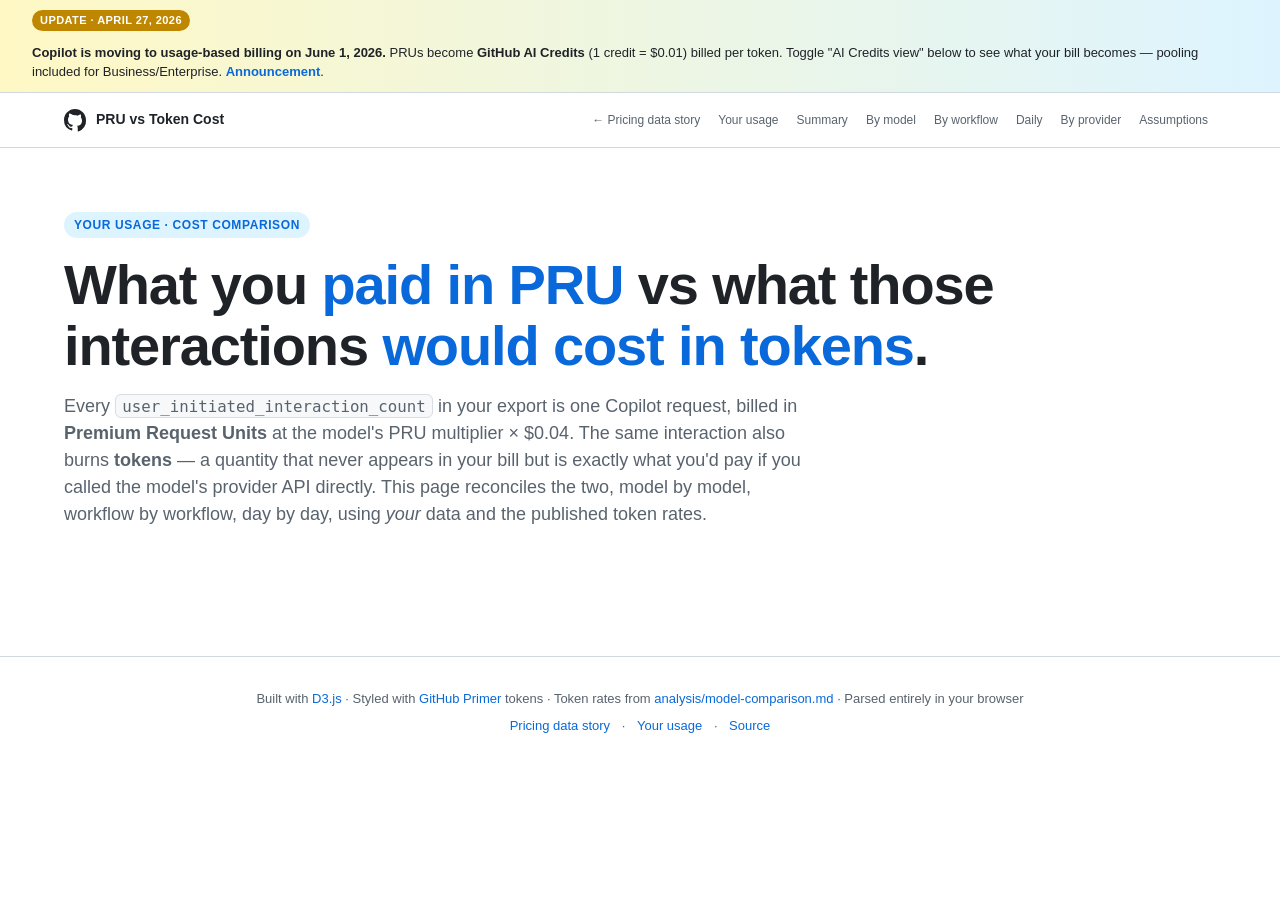
==== commit 77b28493: "Reflect Copilot's June 1, 2026 usage-based billing transition on the website and README Mirrors the " ====
--- a/docs/cost-analysis.html
+++ b/docs/cost-analysis.html
@@ -37,6 +37,14 @@
 </head>
 <body>
 
+<div class="announce-bar" role="note">
+  <span class="pill">Update · April 27, 2026</span>
+  <span><strong>Copilot is moving to usage-based billing on June&nbsp;1, 2026.</strong>
+    PRUs become <strong>GitHub AI Credits</strong> (1 credit = $0.01) billed per token. Toggle "AI Credits view" below to see what your bill becomes — pooling included for Business/Enterprise.
+    <a href="https://github.blog/news-insights/company-news/github-copilot-is-moving-to-usage-based-billing/">Announcement</a>.
+  </span>
+</div>
+
 <header class="site-header">
   <div class="site-header-inner">
     <div class="brand">
@@ -91,12 +99,23 @@
     profile for the workflow it ran in, and total it. PRU charges are exact. Token cost
     is a directional estimate — adjust the workflow profile assumptions below to refine.
   </p>
+  <div class="chart-card" style="margin: 8px 0 16px;padding:14px 16px;display:flex;align-items:center;gap:18px;flex-wrap:wrap">
+    <strong style="font-size:13px;letter-spacing:.04em;text-transform:uppercase;color:var(--fg-muted)">Billing model</strong>
+    <div class="toggle-group" id="billing-toggle">
+      <button class="active" data-mode="pru">PRU (until May 31, 2026)</button>
+      <button data-mode="credits">AI Credits (from June 1, 2026)</button>
+    </div>
+    <span style="font-size:13px;color:var(--fg-muted)">
+      In AI Credits view, the "estimated token cost" column becomes your actual bill (1 credit = $0.01). Cached input pricing applies at provider rates.
+    </span>
+  </div>
   <div class="hero-stats">
     <div class="stat-card"><div class="label">Billable interactions</div><div class="value" id="kpi-int">—</div><div class="sub" id="kpi-int-sub">prompts that consumed PRU or tokens</div></div>
     <div class="stat-card"><div class="label">PRU charged</div><div class="value" id="kpi-pru">—</div><div class="sub" id="kpi-pru-sub">— premium requests · @ $0.04 each</div></div>
     <div class="stat-card"><div class="label">PRU cost (today's bill)</div><div class="value" id="kpi-pru-cost">—</div><div class="sub">at $0.04 / PRU overage rate</div></div>
-    <div class="stat-card"><div class="label">Estimated token cost</div><div class="value" id="kpi-tok-cost">—</div><div class="sub">at provider list price · same interactions</div></div>
-    <div class="stat-card" id="kpi-delta-card"><div class="label">PRU − Tokens</div><div class="value" id="kpi-delta">—</div><div class="sub" id="kpi-delta-sub">positive = PRU costs more · negative = PRU subsidises you</div></div>
+    <div class="stat-card"><div class="label" id="kpi-tok-label">Estimated token cost</div><div class="value" id="kpi-tok-cost">—</div><div class="sub" id="kpi-tok-sub">at provider list price · same interactions</div></div>
+    <div class="stat-card"><div class="label">AI Credits used</div><div class="value" id="kpi-credits">—</div><div class="sub">1 credit = $0.01 USD billed per token</div></div>
+    <div class="stat-card" id="kpi-delta-card"><div class="label">PRU − Credits</div><div class="value" id="kpi-delta">—</div><div class="sub" id="kpi-delta-sub">positive = PRU costs more · negative = AI Credits costs more</div></div>
     <div class="stat-card"><div class="label">If billed by direct API</div><div class="value" id="kpi-direct">—</div><div class="sub" id="kpi-direct-sub">what the provider would charge you directly</div></div>
   </div>
   <div class="callout" id="summary-callout">
@@ -245,9 +264,56 @@
   </div>
 </section>
 
-<!-- ============== 7. RECOMMENDATIONS ============== -->
+<!-- ============== 7. POOLED ALLOWANCE FIT (BUSINESS / ENTERPRISE) ============== -->
+<section id="pool-fit">
+  <h2><span class="num">7</span>Pooled allowance fit · Business &amp; Enterprise</h2>
+  <p class="section-lede">
+    On June 1, 2026 Copilot Business and Enterprise pool every seat's monthly AI Credits
+    allowance into one shared bucket. This panel projects your uploaded month's token
+    cost against that pool to show whether you'd land inside it, and how much headroom
+    or overage you'd have. Pro / Pro+ are excluded — those plans are <em>not</em> pooled.
+  </p>
+  <div class="pool-controls">
+    <div class="field">
+      <label for="fit-plan">Plan</label>
+      <select id="fit-plan">
+        <option value="business" selected>Copilot Business</option>
+        <option value="enterprise">Copilot Enterprise</option>
+      </select>
+    </div>
+    <div class="field">
+      <label for="fit-seats">Seats <span style="text-transform:none;color:var(--fg-subtle);font-weight:400">(<span id="fit-seats-val">100</span>)</span></label>
+      <input type="range" id="fit-seats" min="5" max="2000" step="5" value="100">
+    </div>
+    <div class="field">
+      <label for="fit-period">Period</label>
+      <select id="fit-period">
+        <option value="promo" selected>Jun 1 – Sep 1, 2026 (introductory)</option>
+        <option value="standard">Sep 1, 2026 onward</option>
+      </select>
+    </div>
+    <div class="field" style="flex:1;min-width:240px">
+      <span class="pool-stat"><span>Pool</span><strong id="fit-pool">—</strong></span>
+      <span class="pool-stat"><span>Pool $</span><strong id="fit-pool-dollar">—</strong></span>
+      <span class="pool-stat"><span>Per seat</span><strong id="fit-perseat">—</strong></span>
+    </div>
+  </div>
+  <div class="chart-card" style="margin-top:16px">
+    <div class="chart-title" id="fit-title">Your month vs. pooled allowance</div>
+    <div class="chart-sub" id="fit-sub">—</div>
+    <div class="pool-bar" id="fit-bar" style="margin-top:18px;height:36px"></div>
+    <div class="pool-legend">
+      <span><i style="background:var(--accent-emphasis)"></i>Your token cost (this month)</span>
+      <span><i style="background:var(--accent-subtle);border:1px dashed var(--accent-emphasis)"></i>Pool headroom</span>
+      <span><i style="background:repeating-linear-gradient(45deg,var(--danger-emphasis),var(--danger-emphasis) 4px,#fff 4px,#fff 8px)"></i>Overage (paid)</span>
+    </div>
+    <div id="fit-summary" style="margin-top:18px"></div>
+  </div>
+</section>
+
+<!-- ============== 8. RECOMMENDATIONS ============== -->
 <section id="reco">
-  <h2><span class="num">7</span>What this means for you</h2>
+  <h2><span class="num">8</span>What this means for you</h2>
   <p class="section-lede">A short read of the data above — generated from your numbers, not generic advice.</p>
   <div id="reco-list"></div>
 </section>
--- a/docs/styles.css
+++ b/docs/styles.css
@@ -201,6 +201,60 @@
 .callout.success { border-left-color: var(--success-emphasis); background: var(--success-subtle); }
 .callout strong { display: block; margin-bottom: 4px; }
 
+/* Site-wide announcement bar (June 1, 2026 transition) */
+.announce-bar {
+  background: linear-gradient(90deg, var(--attention-subtle), var(--accent-subtle));
+  border-bottom: 1px solid var(--border-default);
+  padding: 10px 32px;
+  font-size: 13px;
+  color: var(--fg-default);
+  display: flex; align-items: center; gap: 12px; flex-wrap: wrap;
+}
+.announce-bar .pill {
+  background: var(--attention-emphasis);
+  color: #fff; font-weight: 700; font-size: 11px; letter-spacing: 0.04em;
+  text-transform: uppercase; padding: 2px 8px; border-radius: 999px;
+}
+.announce-bar a { color: var(--accent-fg); font-weight: 600; }
+.announce-bar strong { color: var(--fg-default); }
+
+/* Pooling visualization (Business / Enterprise) */
+.pool-grid { display: grid; grid-template-columns: 1fr 1fr; gap: 16px; margin-top: 16px; }
+@media (max-width: 880px) { .pool-grid { grid-template-columns: 1fr; } }
+.pool-card {
+  background: var(--canvas-default); border: 1px solid var(--border-default);
+  border-radius: 10px; padding: 16px;
+}
+.pool-card h4 { margin: 0 0 4px; font-size: 15px; }
+.pool-card .pool-note { font-size: 12px; color: var(--fg-muted); margin: 0 0 12px; }
+.pool-bar {
+  position: relative; height: 28px; border-radius: 6px;
+  background: var(--canvas-subtle); border: 1px solid var(--border-muted);
+  overflow: hidden; margin-bottom: 6px;
+}
+.pool-bar .seg { position: absolute; top: 0; bottom: 0; }
+.pool-bar .seg.power { background: var(--danger-emphasis); }
+.pool-bar .seg.light { background: var(--success-emphasis); }
+.pool-bar .seg.unused { background: var(--accent-subtle); border-left: 1px dashed var(--accent-emphasis); }
+.pool-bar .seg.over { background: repeating-linear-gradient(45deg, var(--danger-emphasis), var(--danger-emphasis) 6px, var(--danger-fg) 6px, var(--danger-fg) 12px); }
+.pool-bar .ref-line { position: absolute; top: -2px; bottom: -2px; width: 2px; background: var(--fg-default); }
+.pool-bar .ref-label { position: absolute; top: -16px; font-size: 10px; color: var(--fg-muted); transform: translateX(-50%); white-space: nowrap; }
+.pool-legend { display: flex; gap: 14px; flex-wrap: wrap; font-size: 12px; color: var(--fg-muted); margin-top: 8px; }
+.pool-legend span { display: inline-flex; align-items: center; gap: 6px; }
+.pool-legend i { width: 10px; height: 10px; border-radius: 3px; display: inline-block; }
+.pool-controls {
+  display: flex; flex-wrap: wrap; gap: 16px; align-items: end;
+  background: var(--canvas-default); padding: 14px; border-radius: 10px;
+  border: 1px solid var(--border-default); margin-top: 8px;
+}
+.pool-controls .field { min-width: 170px; }
+.pool-stat {
+  display: inline-flex; gap: 6px; align-items: baseline; font-size: 13px;
+  margin-right: 16px;
+}
+.pool-stat strong { font-variant-numeric: tabular-nums; color: var(--fg-default); }
+.pool-stat span { color: var(--fg-muted); font-size: 11px; text-transform: uppercase; letter-spacing: 0.05em; }
+
 /* Chart card */
 .chart-card {
   background: var(--canvas-subtle);
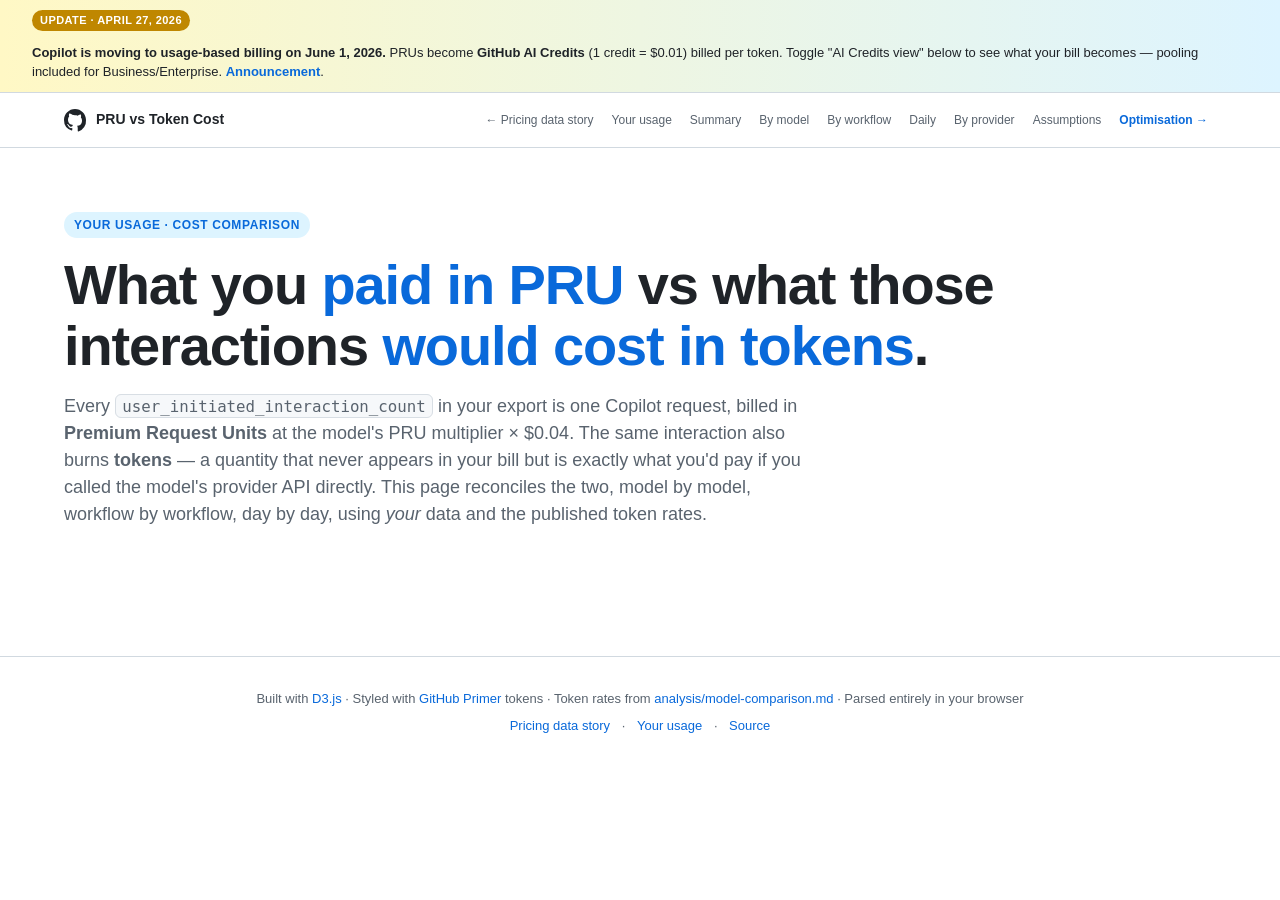
==== commit 90fdbbcd: "Add UBB optimisation insights page Adds /docs/optimization.html — a strategic optimisation page that" ====
--- a/docs/cost-analysis.html
+++ b/docs/cost-analysis.html
@@ -60,6 +60,7 @@
       <a href="#daily">Daily</a>
       <a href="#provider">By provider</a>
       <a href="#assumptions">Assumptions</a>
+      <a href="optimization.html" style="color:var(--accent-fg);font-weight:600">Optimisation →</a>
     </nav>
   </div>
 </header>
@@ -270,20 +271,21 @@
   <p class="section-lede">
     On June 1, 2026 Copilot Business and Enterprise pool every seat's monthly AI Credits
     allowance into one shared bucket. This panel projects your uploaded month's token
-    cost against that pool to show whether you'd land inside it, and how much headroom
-    or overage you'd have. Pro / Pro+ are excluded — those plans are <em>not</em> pooled.
+    cost against that pool. <strong>Seat count defaults to the number of distinct active
+    users in your upload</strong>; orgs running a hybrid of Business and Enterprise can
+    rebalance the plan mix below — the pool size, subscription cost, and per-seat
+    averages update live. Pro / Pro+ are excluded — those plans are <em>not</em> pooled.
   </p>
   <div class="pool-controls">
     <div class="field">
-      <label for="fit-plan">Plan</label>
-      <select id="fit-plan">
-        <option value="business" selected>Copilot Business</option>
-        <option value="enterprise">Copilot Enterprise</option>
-      </select>
+      <label for="fit-seats">Total seats <span style="text-transform:none;color:var(--fg-subtle);font-weight:400">(<span id="fit-seats-val">100</span>)</span></label>
+      <input type="range" id="fit-seats" min="5" max="2000" step="5" value="100">
+      <span class="hint" id="fit-seats-hint" style="font-size:11px;color:var(--fg-muted)"></span>
     </div>
     <div class="field">
-      <label for="fit-seats">Seats <span style="text-transform:none;color:var(--fg-subtle);font-weight:400">(<span id="fit-seats-val">100</span>)</span></label>
-      <input type="range" id="fit-seats" min="5" max="2000" step="5" value="100">
+      <label for="fit-mix">Plan mix · <span id="fit-mix-label" style="text-transform:none;color:var(--fg-default);font-weight:600">100% Business / 0% Enterprise</span></label>
+      <input type="range" id="fit-mix" min="0" max="100" step="1" value="100">
+      <span class="hint" style="font-size:11px;color:var(--fg-muted)">Drag left for more Enterprise seats. Larger orgs typically run a hybrid.</span>
     </div>
     <div class="field">
       <label for="fit-period">Period</label>
@@ -295,8 +297,14 @@
     <div class="field" style="flex:1;min-width:240px">
       <span class="pool-stat"><span>Pool</span><strong id="fit-pool">—</strong></span>
       <span class="pool-stat"><span>Pool $</span><strong id="fit-pool-dollar">—</strong></span>
-      <span class="pool-stat"><span>Per seat</span><strong id="fit-perseat">—</strong></span>
-    </div>
+      <span class="pool-stat"><span>Subs cost</span><strong id="fit-subs">—</strong></span>
+    </div>
+  </div>
+  <div class="chart-card" style="margin-top:8px;padding:12px 16px;display:flex;flex-wrap:wrap;gap:18px;align-items:center">
+    <span class="pool-stat"><span>Business</span><strong id="fit-biz">—</strong></span>
+    <span class="pool-stat"><span>Enterprise</span><strong id="fit-ent">—</strong></span>
+    <span class="pool-stat"><span>Biz pool credits</span><strong id="fit-biz-c">—</strong></span>
+    <span class="pool-stat"><span>Ent pool credits</span><strong id="fit-ent-c">—</strong></span>
   </div>
   <div class="chart-card" style="margin-top:16px">
     <div class="chart-title" id="fit-title">Your month vs. pooled allowance</div>
